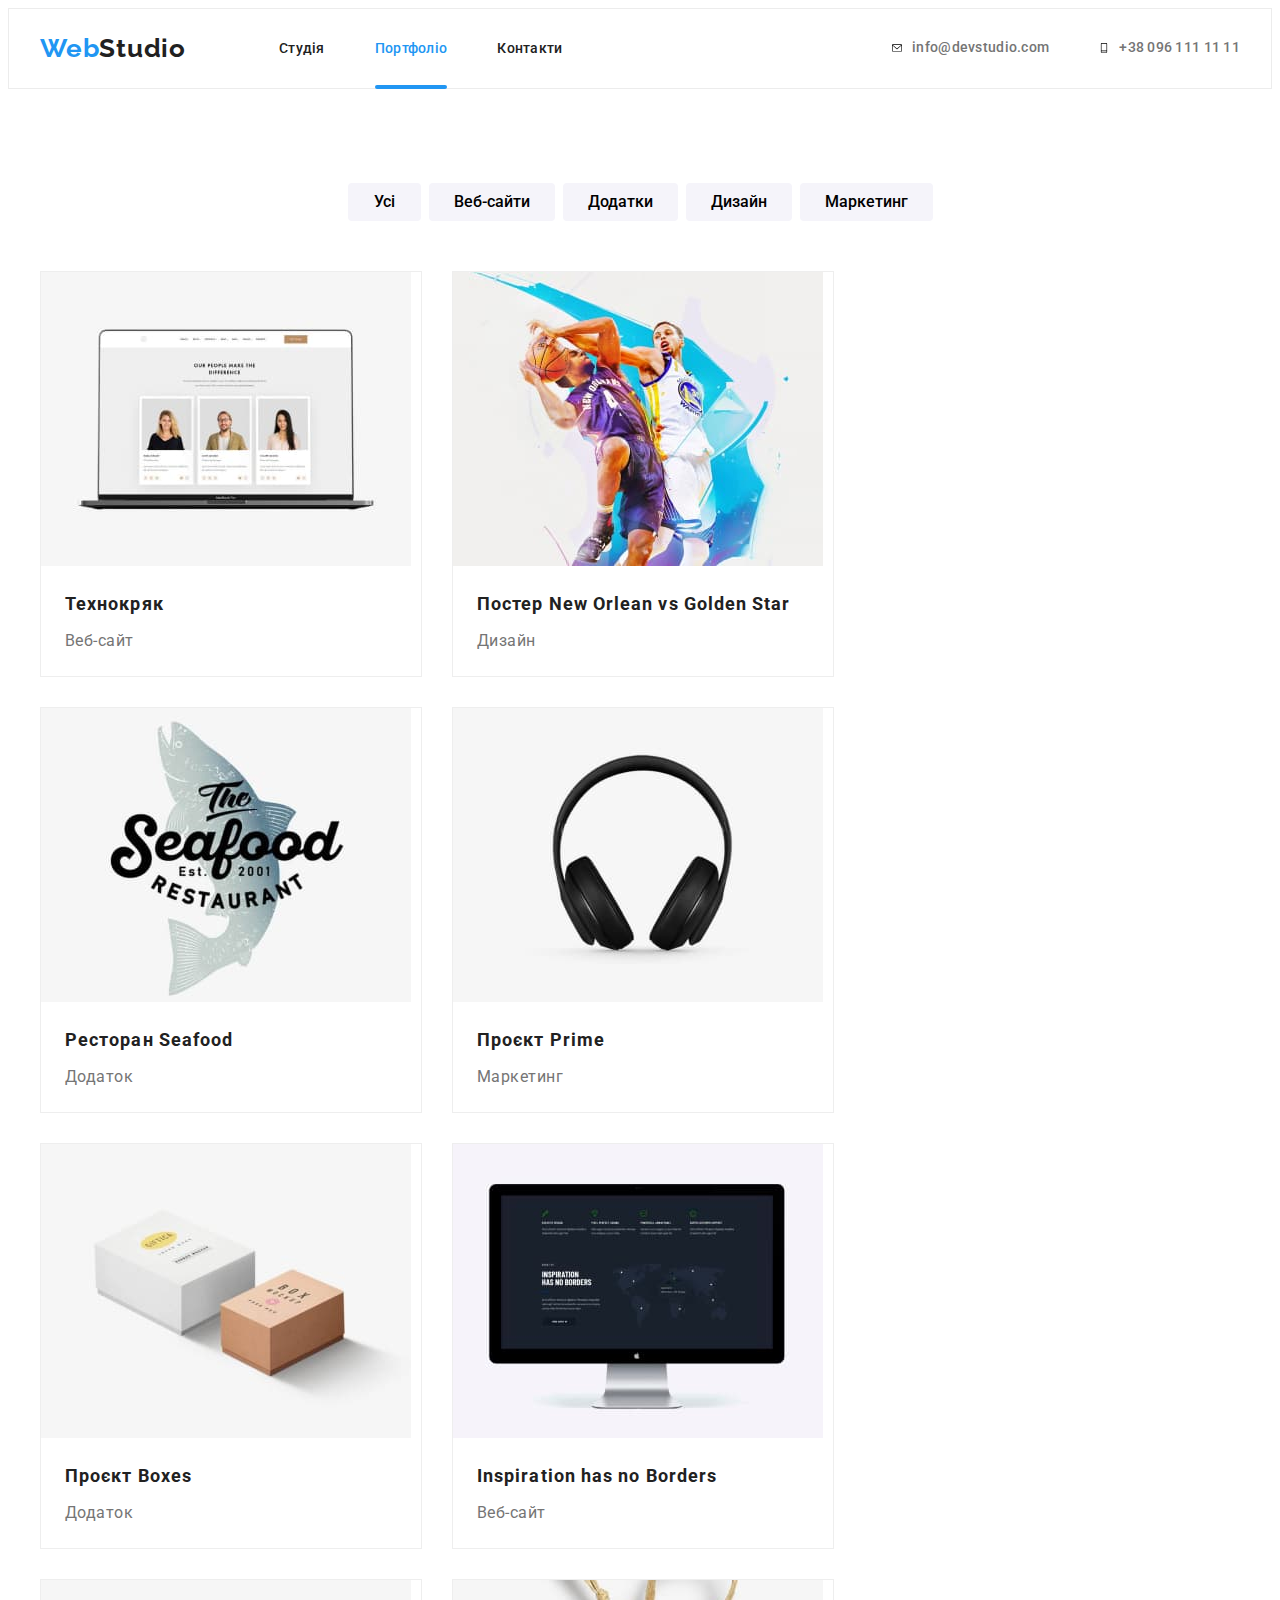
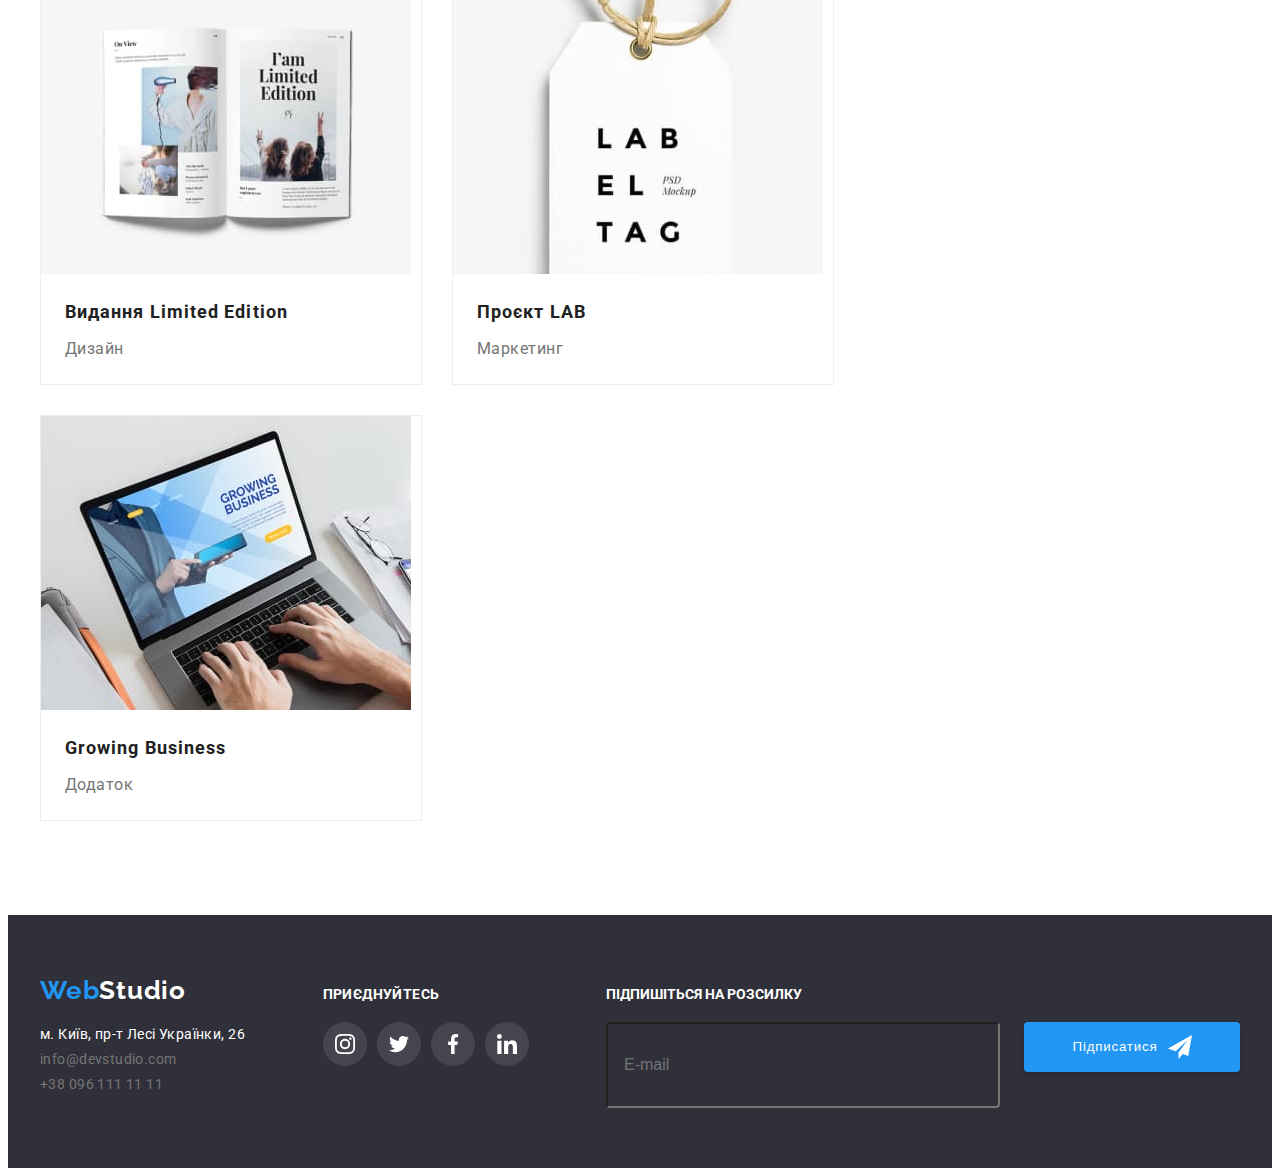
==== portfolio.html @ 76cc4ef3 "Initial commit" ====
<!DOCTYPE html>
<html lang="uk">
  <head>
    <meta charset="UTF-8" />
    <meta http-equiv="X-UA-Compatible" content="IE=edge" />
    <meta name="viewport" content="width=device-width, initial-scale=1.0" />
    <title>Document</title>

    <!-- font-family-->
    <link rel="preconnect" href="https://fonts.googleapis.com" />
    <link rel="preconnect" href="https://fonts.gstatic.com" crossorigin />
    <link
      href="https://fonts.googleapis.com/css2?family=Montserrat:wght@400;700&family=Raleway:wght@300;700&family=Roboto:wght@400;500;700;900&display=swap"
      rel="stylesheet"
    />
    <link
      rel="stylesheet"
      href="https://cdnjs.cloudflare.com/ajax/libs/modern-normalize/1.1.0/modern-normalize.min.css"
      integrity="sha512-wpPYUAdjBVSE4KJnH1VR1HeZfpl1ub8YT/NKx4PuQ5NmX2tKuGu6U/JRp5y+Y8XG2tV+wKQpNHVUX03MfMFn9Q=="
      crossorigin="anonymous"
      referrerpolicy="no-referrer"
    />
   <!-- <link rel="stylesheet" href="./css/styles.css" />-->
    <link rel="stylesheet" href="./css/main.min.css" />
  </head>
  <body>
    <header class="header">
      <div class="container header__container">
        <nav class="header__navigation">
          <a href="./index.html" class="logo-header link"
            ><span class="logo-blue">Web</span>Studio</a
          >
          <ul class="header__nav">
            <li>
              <a href="./index.html" class="header__nav-link link">Студія</a>
            </li>
            <li>
              <a
                href="./portfolio.html"
                class="header__nav-link header__portfolio link"
                >Портфоліо</a
              >
            </li>
            <li>
              <a href="" class="header__nav-link link">Контакти</a>
            </li>
          </ul>
        </nav>
        <ul class="header__contact">
          <li>
            <a href="mailto:info@devstudio.com" class="header__contact-mail link"
              ><svg class="header__mail-icon" width="10" height="16">
                <use href="./images/icons.svg#icon-envelope-hover"></use>
              </svg>info@devstudio.com</a
            >
          </li>
          <li>
            <a href="tel:+3809611111" class="header__contact-tel link"
              ><svg class="header__tel-icon" width="10" height="16">
                <use href="./images/icons.svg#icon-Vector"></use>
              </svg>+38 096 111 11 11</a
            >
          </li>
        </ul>
      </div>
    </header>
    <main>
      <section class="section portfolio">
        <div class="container">
          <h1 class="visually-hidden">Портфоліо</h1>
          <ul class="cursor list">
            <li class="button-list">
              <button class="cursor-btn" type="button">Усі</button>
            </li>
            <li class="button-list">
              <button class="cursor-btn" type="button">Веб-сайти</button>
            </li>
            <li class="button-list">
              <button class="cursor-btn" type="button">Додатки</button>
            </li>
            <li class="button-list">
              <button class="cursor-btn" type="button">Дизайн</button>
            </li>
            <li class="button-list">
              <button class="cursor-btn" type="button">Маркетинг</button>
            </li>
          </ul>
          <ul class="card-set list">
            <li class="item">
             
                <a class="card-content-link link">
                  <div class="card-content-img"> 
              <img
                src="./images/технокряк.jpg"
                alt="технокряк"
                width="370"
                height="294"
              />
              <div class="card-content-text"><p>Ресурс пропонує комплексні пропозиції з різним рівнем функціоналу та сервісів. Все це дозволить відвідувачу отримати вичерпні відомості про компанію чи приватну особу.</p></div>
            </div>
                <h2 class="portfolio__title-list">Технокряк</h2>
                <p class="portfolio__text">Веб-сайт</p>
              </a>
          
            </li>
            <li class="item">
              
                <a class="card-content-link link">
                  <div class="card-content-img">
                    <img
                    src="./images/постер.jpg"
                    alt="постер"
                    width="370"
                    height="294"
                  /> <div class="card-content-text"><p>Ресурс пропонує комплексні пропозиції з різним рівнем функціоналу та сервісів. Все це дозволить відвідувачу отримати вичерпні відомості про компанію чи приватну особу.</p></div>
              
                  </div>
            
              
                <h2 class="portfolio__title-list" lang="en">
                  Постер New Orlean vs Golden Star
                </h2>
                <p class="portfolio__text">Дизайн</p>
              </a>
          
            </li>
            <li class="item">
              
                <a class="card-content-link link">
                  <div class="card-content-img"> 
              <img
                src="./images/ресторан.jpg"
                alt="ресторан"
                width="370"
                height="294"
              />
              <div class="card-content-text"><p>Ресурс пропонує комплексні пропозиції з різним рівнем функціоналу та сервісів. Все це дозволить відвідувачу отримати вичерпні відомості про компанію чи приватну особу.</p></div>
          </div>
                <h2 class="portfolio__title-list" lang="en">Ресторан Seafood</h2>
                <p class="portfolio__text">Додаток</p>
                </a>
          
            </li>
            <li class="item">
              
                <a class="card-content-link link">
                  <div class="card-content-img"> 
              <img
                src="./images/навушники.jpg"
                alt="навушники"
                width="370"
                height="294"
              />
              <div class="card-content-text"><p>Ресурс пропонує комплексні пропозиції з різним рівнем функціоналу та сервісів. Все це дозволить відвідувачу отримати вичерпні відомості про компанію чи приватну особу.</p></div>
</div>
          
                <h2 class="portfolio__title-list" lang="en">Проєкт Prime</h2>
                <p class="portfolio__text">Маркетинг</p>
                </a>
           
            </li>
            <li class="item">
            
                <a class="card-content-link link">
                  <div class="card-content-img"> 
              <img
                src="./images/проект.jpg"
                alt="проект"
                width="370"
                height="294"
              />
              <div class="card-content-text"><p>Ресурс пропонує комплексні пропозиції з різним рівнем функціоналу та сервісів. Все це дозволить відвідувачу отримати вичерпні відомості про компанію чи приватну особу.</p></div>
              </div>

                           <h2 class="portfolio__title-list" lang="en">Проєкт Boxes</h2>
                <p class="portfolio__text">Додаток</p>
                </a>
           
            </li>
            <li class="item">
              
                <a class="card-content-link link">
                  <div class="card-content-img"> 
              <img
                src="./images/монітор.jpg"
                alt="монітор"
                width="370"
                height="294"
              />
              <div class="card-content-text"><p>Ресурс пропонує комплексні пропозиції з різним рівнем функціоналу та сервісів. Все це дозволить відвідувачу отримати вичерпні відомості про компанію чи приватну особу.</p></div>
             </div>
                             <h2 class="portfolio__title-list" lang="en">
                  Inspiration has no Borders
                </h2>
                <p class="portfolio__text">Веб-сайт</p>
                </a>
             
            </li>
            <li class="item">
                              <a class="card-content-link link">
                  <div class="card-content-img"> 
              <img
                src="./images/видання.jpg"
                alt="видання"
                width="370"
                height="294"
              />
              <div class="card-content-text"><p>Ресурс пропонує комплексні пропозиції з різним рівнем функціоналу та сервісів. Все це дозволить відвідувачу отримати вичерпні відомості про компанію чи приватну особу.</p></div>
           </div>
                <h2 class="portfolio__title-list" lang="en">
                  Видання Limited Edition
                </h2>
                <p class="portfolio__text">Дизайн</p>
                </a>
           
            </li>
            <li class="item">
             
                <a class="card-content-link link">
                  <div class="card-content-img"> 
              <img
                src="./images/лаб.jpg"
                alt="лаб"
                width="370"
                height="294"
              />
              <div class="card-content-text"><p>Ресурс пропонує комплексні пропозиції з різним рівнем функціоналу та сервісів. Все це дозволить відвідувачу отримати вичерпні відомості про компанію чи приватну особу.</p></div>
              </div>

                          <h2 class="portfolio__title-list" lang="en">Проєкт LAB</h2>
                <p class="portfolio__text">Маркетинг</p>
                </a>
          
            </li>
            <li class="item">
              
                <a class="card-content-link link">
                  <div class="card-content-img"> 
              <img
                src="./images/бізнес.jpg"
                alt="бізнес"
                width="370"
                height="294"
              />
              <div class="card-content-text"><p>Ресурс пропонує комплексні пропозиції з різним рівнем функціоналу та сервісів. Все це дозволить відвідувачу отримати вичерпні відомості про компанію чи приватну особу.</p></div>
              </div>

                           <h2 class="portfolio__title-list" lang="en">Growing Business</h2>
                <p class="portfolio__text">Додаток</p>
                </a>
              
            </li>
          </ul>
        </div>
      </section>
    </main>
    <footer class="footer">
             <div class="container">
          <div class="container-logo">
            <a href="./index.html" class="logo-footer link"
              ><span class="logo-blue">Web</span>Studio</a
            >
            <address class="address">
              <a
                href="https://goo.gl/maps/vG6KCRYgaPiJuEGL6"
                target="_blank"
                rel="noopener noreferrer nofollow"
                class="color-maps link"
                >м. Київ, пр-т Лесі Українки, 26</a
              >
              <ul class="list-address">
                <li>
                  <a href="mailto:info@devstudio.com" class="color-mail link"
                    >info@devstudio.com</a
                  >
                </li>
                <li>
                  <a href="tel:+3809611111" class="color-tel link"
                    >+38 096 111 11 11</a
                  >
                </li>
              </ul>
            </address>
          </div>
          <div class="social">
            <p class="footer__title-soc">приєднуйтесь</p>
            <ul class="footer__soc-list list">
              <li class="footer__soc-item">
                <a href="" class="footer__soc-link link"
                  ><svg class="soc-icon" width="20" height="20">
                    <use href="./images/icons.svg#icon-instagram-2"></use></svg>
                </a>
              </li>
              <li class="footer__soc-item">
                <a href="" class="footer__soc-link link"
                  ><svg class="soc-icon" width="20" height="20">
                    <use href="./images/icons.svg#icon-twitter-1"></use></svg>
                </a>
              </li>
              <li class="footer__soc-item">
                <a href="" class="footer__soc-link link"
                  ><svg class="soc-icon" width="20" height="20">
                    <use href="./images/icons.svg#icon-facebook-1"></use></svg>
                </a>
              </li>
              <li class="footer__soc-item">
                <a href="" class="footer__soc-link link"
                  ><svg class="soc-icon" width="20" height="20">
                    <use href="./images/icons.svg#icon-linkedin-1"></use></svg>
                </a>
              </li>
            </ul>
          </div>
          <div class="mail-list">
            <b class="title-mail">ПІДПИШІТЬСЯ НА РОЗСИЛКУ</b>
            <form class="group-subscribe">
              <input
                class="mail-input"
                type="email"
                name="mail"
                id="mail"
                placeholder="E-mail"
              />
              <label class="mail-label" for="mail"></label>
              <button class="subscribe" type="submit">
                Підписатися
                <svg class="icon-subscribe" width="24" height="24">
                  <use href="./images/icons.svg#icon-icon-send-1"></use>
                </svg>
              </button>
            </form>
          </div>
        </div>
          </footer>
  </body>
</html>
---- css/styles.css ----

---- css/main.min.css ----
:root{--main-title-color: #ffffff;--body-title-color: #212121;--body-text-color: #757575;--accent-color: #2196f3;--card-set-gap: 30px;--card-shadow: 0px 2px 1px -1px rgba(0, 0, 0, 0.2), 0px 1px 1px 0px rgba(0, 0, 0, 0.14), 0px 1px 3px 0px rgba(0, 0, 0, 0.12);--timing-function: cubic-bezier(0.4, 0, 0.2, 1)}.visually-hidden{position:absolute;white-space:nowrap;width:1px;height:1px;overflow:hidden;border:0;padding:0;clip:rect(0 0 0 0);-webkit-clip-path:inset(50%);clip-path:inset(50%);margin:-1px}body{font-family:"Roboto",sans-serif;font-size:14px;color:var(--body-title-color)}.container{width:1200px;padding-left:15px;padding-right:15px;margin-left:auto;margin-right:auto}.footer>.container{display:flex;align-items:baseline;justify-content:space-between}p,h1,h2,h3,h4,h5,h6{margin:0}img{display:block;max-width:100%;height:auto}ul,ol{margin:0}ul{list-style:none;padding-left:0}.div{margin:0}button{cursor:pointer}.link{text-decoration:none;color:inherit}.list{marker:none;padding:0;margin:0;display:flex;gap:30px;flex-wrap:wrap}.btn{background-color:var(--accent-color);width:216px;height:50px;text-align:center;line-height:1.87;letter-spacing:.06em;color:var(--main-title-color);box-shadow:0px 4px 4px rgba(0,0,0,.15);border-radius:4px;border:none;margin-top:30px}.button-list{text-align:center}.subscribe{background-color:var(--accent-color);display:flex;width:216px;height:50px;top:50%;left:50%;justify-content:center;align-items:center;text-align:center;line-height:1.87;letter-spacing:.06em;color:var(--main-title-color);box-shadow:0px 4px 4px rgba(0,0,0,.15);border-radius:4px;border:none;gap:10px}.cursor{display:flex;margin-bottom:50px;justify-content:center;gap:8px}.cursor .cursor-btn{background:#f5f4fa;border-radius:4px;border:#f5f4fa;display:inline-block;min-width:73px;min-height:38px;padding:6px 25px 6px 25px;font-weight:500;font-family:inherit;font-size:16px;transition-timing-function:var(--timing-function);transition-delay:250ms;transition-property:color,background-color,box-shadow}.cursor-btn:hover,.cursor-btn:focus{color:var(--main-title-color);background-color:var(--accent-color);box-shadow:0px 3px 1px rgba(0,0,0,.1),0px 1px 2px rgba(0,0,0,.08),0px 2px 2px rgba(0,0,0,.12)}.card-content-link{display:block;transition-timing-function:var(--timing-function);transition-delay:250ms;transition-property:box-shadow,transform}.card-content-link:hover{box-shadow:0px 1px 1px rgba(0,0,0,.12),0px 4px 4px rgba(0,0,0,.06),1px 4px 6px rgba(0,0,0,.16)}.card-content-img{position:relative;overflow:hidden}.card-content-text{position:absolute;top:0;font-size:18px;letter-spacing:.03em;line-height:156%;width:100%;height:100%;background:rgba(33,150,243,.9);color:var(--main-title-color);transition-timing-function:var(--timing-function);transition-delay:250ms;transition-property:transform;transition:transform 250ms linear;transform:translateY(100%)}.card-content-text p{padding-top:63px;padding-bottom:63px;padding-left:24px;padding-right:24px}.item:hover .card-content-text{transform:translateY(0%)}.card-set{list-style:none}.card-set .item{width:calc((100% - 60px)/3);border:1px solid #eee;background:#fff}.check-text{display:flex;align-items:center;font-size:14px;line-height:1.71;color:#757575}.check-input{-webkit-appearance:none;-moz-appearance:none}.check-text::before{content:"";width:16px;height:15px;border:2px solid #212121;border-radius:3px;margin-right:5px;display:flex;align-items:center;justify-content:center;fill:rgba(0,0,0,0)}.check-input:checked+.check-text::before{background-color:var(--accent-color);border-color:rgba(0,0,0,0);background-image:url(../images/check.svg);background-repeat:no-repeat}.client-item{width:calc((100% - 150px)/6);height:92px}.client-link{width:100%;height:100%;display:flex;align-items:center;justify-content:center;fill:#afb1b8;border:1px solid #afb1b8;border-radius:4px;transition-timing-function:var(--timing-function);transition-delay:250ms;transition-property:fill,border}.client-link:hover,.client-link:focus{fill:var(--accent-color);border:1px solid var(--accent-color)}.logo-header{font-family:"Raleway";font-weight:700;font-size:26px;line-height:1.19;letter-spacing:.03em;color:var(--body-title-color)}.logo-footer{font-family:"Raleway";font-weight:700;font-size:26px;line-height:1.19;letter-spacing:.03em;color:#fff;margin-bottom:20px}.logo-blue{color:#2196f3}.modal{padding:40px;width:528px;min-height:581px;background-color:var(--main-title-color);position:absolute;top:50%;left:50%;transform:translate(-50%, -50%) scale(1);transition:transform 300ms linear;box-shadow:0px 1px 3px rgba(0,0,0,.12),0px 1px 1px rgba(0,0,0,.14),0px 2px 1px rgba(0,0,0,.2);border-radius:4px}.backdrop.is-hidden .modal{transform:translate(-50%, -50%) scale(0)}.modal__close{width:30px;height:30px;background-color:rgba(0,0,0,0);border:1px solid rgba(0,0,0,.1);border-radius:50%;position:absolute;right:10px;top:10px;display:flex;align-items:center;justify-content:center;cursor:pointer}.modal__close-icon{transition-timing-function:var(--timing-function);transition-delay:250ms;transition-property:fill}.modal__close-icon:hover,.modal__close-icon:focus{fill:var(--accent-color)}.modal__icon{position:absolute;justify-content:center;top:50%;left:15px;transform:translateY(50%);transition-property:fill;transition-timing-function:var(--timing-function);transition-delay:250ms}.modal__send{display:flex;position:absolute;justify-content:center;align-items:center;background-color:var(--accent-color);width:200px;height:50px;line-height:1.87;letter-spacing:.06em;color:var(--main-title-color);box-shadow:0px 4px 4px rgba(0,0,0,.15);border-radius:4px;border:none;transform:translateX(65%)}.section{padding:94px 0}.section__title{font-size:36px;line-height:1.17;letter-spacing:.03em;text-align:center;margin-bottom:50px}.section__name{font-weight:500;font-size:16px;line-height:1.19;text-align:center;letter-spacing:.03em;margin-bottom:10px}.section__text{font-size:16px;line-height:1.19;text-align:center;letter-spacing:.03em;color:var(--body-text-color);margin-bottom:16px}.section .work{padding-left:215px;padding-right:215px;padding-top:0;padding-bottom:0}.soc-list{display:flex;justify-content:center;gap:10px}.soc-item{width:44px;height:44px}.soc-link{width:100%;height:100%;background:var(--main-title-color);border-radius:50%;display:block;display:flex;align-items:center;justify-content:center;fill:#afb1b8;transition-timing-function:var(--timing-function);transition-delay:250ms;transition-property:fill,background-color}.soc-link:hover,.soc-link:focus{fill:var(--main-title-color);background-color:var(--accent-color)}.backdrop{top:0;left:0;width:100%;height:100%;background:rgba(0,0,0,.2);position:fixed;transition:opasity 300ms linear,visibility 300ms linear}.backdrop.is-hidden{opacity:0;visibility:hidden;pointer-events:none}.group-title{justify-content:center;display:flex;margin-bottom:12px;font-size:20px;line-height:1.15;text-align:center;letter-spacing:.03em;color:var(--body-title-color)}.command{background:#f5f4fa}.command-item>.name-work{padding-top:30px;padding-bottom:30px}.command-img-list>.command-item{border-radius:0px 0px 4px 4px;box-shadow:0px 1px 3px rgba(0,0,0,.12),0px 1px 1px rgba(0,0,0,.14),0px 2px 1px rgba(0,0,0,.2);background:#fff}.address{margin-top:20px}address{font-style:normal}.list-address{marker:none;padding:0;margin:0;display:flex;flex-direction:column;gap:9px}.contacts,.color-tel-black,.color-mail-black,.studio-black,.color-studio-black{color:var(--body-title-color)}.color-mail:hover,.color-mail:focus,.color-tel:hover,.color-tel:focus{color:var(--accent-color)}.color-mail,.color-tel{letter-spacing:.03em;color:var(--body-text-color);transition-timing-function:var(--timing-function);transition-delay:250ms;transition-property:color}.color-mail{margin-bottom:9px}.color-maps{letter-spacing:.03em;color:var(--main-title-color);margin-bottom:9px;display:inline-block}.color-studio,.color-address,.color-info{color:var(--main-title-color)}.footer{background-color:#2f303a;padding:60px 0}.footer__title-soc{font-weight:700;margin-bottom:20px;letter-spacing:.03em;text-transform:uppercase;color:var(--main-title-color)}.footer__soc-list{gap:10px}.footer__soc-item{width:44px;height:44px}.footer__soc-link{width:100%;height:100%;background:rgba(255,255,255,.1);border-radius:50%;display:block;display:flex;align-items:center;justify-content:center;fill:var(--main-title-color);transition-timing-function:var(--timing-function);transition-delay:250ms;transition-property:background-color}.footer__soc-link:hover,.footer__soc-link:focus{background-color:var(--accent-color)}.footer__soc-list{margin:0}.mail-input{width:358px;height:50px;border-radius:4px;background-color:#2f303a;color:rgba(255,255,255,.6);font-size:16px;padding:16px}.icon-subscribe{fill:var(--main-title-color)}.title-mail{color:var(--main-title-color)}.form-input{width:100%;height:40px;margin:0;padding:5px 30px;font:inherit;border-radius:4px;border:1px solid rgba(33,33,33,.2);outline:rgba(0,0,0,0);transition-property:border-color;transition-timing-function:var(--timing-function);transition-delay:250ms}.form-input:focus{border-color:var(--accent-color)}.form-label{display:block;margin-bottom:4px;margin-left:4px;font-size:12px;letter-spacing:.01em;color:#757575;line-height:1.17}.form-fild-check{display:flex;justify-content:center;margin-bottom:30px}.form-comment-label{display:block;margin-bottom:4px;margin-left:4px;font-size:12px;letter-spacing:.01em;color:#757575;line-height:1.17}.form-comment{display:flex;flex-direction:column;margin-bottom:20px;position:relative;width:100%}.form-fild{display:flex;flex-direction:column;margin-bottom:10px;width:100%;position:relative}.form-input:focus+.modal__icon{fill:var(--accent-color)}.group-subscribe{display:flex;gap:12px;margin-top:20px}.terms-contract{color:var(--accent-color);margin-left:5px}textarea{resize:none}.label-name{position:absolute;bottom:0;width:370px;height:70px;color:var(--main-title-color);background:rgba(47,48,58,.8);text-align:center;letter-spacing:.03em;text-transform:uppercase}.label-name>p{margin-top:27px;margin-bottom:27px;font-weight:700}.text-input{padding-left:16px;padding-top:12px;width:100%;height:120px;border:1px solid rgba(33,33,33,.2);outline:rgba(0,0,0,0);border-radius:4px;transition-property:border-color;transition-timing-function:var(--timing-function);transition-delay:250ms}.text-input:focus{border-color:var(--accent-color)}.text-input::-moz-placeholder{font-size:12px;fill:rgba(117,117,117,.5);line-height:1.17}.text-input:-ms-input-placeholder{font-size:12px;fill:rgba(117,117,117,.5);line-height:1.17}.text-input::placeholder{font-size:12px;fill:rgba(117,117,117,.5);line-height:1.17}.header{padding:24px 0;border:1px solid #ececec}.header__navigation{display:flex;align-items:center}.header__nav{display:flex;gap:50px;text-align:center;margin-left:93px;padding-left:0}.header__nav-link{font-weight:500;line-height:1.14;letter-spacing:.02em;color:var(--body-title-color);min-width:45px;min-height:16px;display:inline-block;position:relative;transition-property:color;transition-timing-function:var(--timing-function);transition-delay:250ms}.header__container{display:flex}.header__contact{display:flex;gap:50px;text-align:center;margin-left:auto;align-items:center}.header__nav-link:hover,.header__nav-link:focus,.header__contact-mail:hover,.header__contact-mail:focus,.header__contact-tel:hover,.header__contact-tel:focus{color:var(--accent-color)}.header__studio::after,.header__portfolio::after{content:"";position:absolute;display:inline-block;bottom:-32px;left:0;height:4px;width:100%;border-radius:2px;background:var(--accent-color)}.header__contact-mail,.header__contact-tel{font-weight:500;line-height:1.14;letter-spacing:.02em;color:var(--body-text-color);display:inline-block;transition-timing-function:var(--timing-function);transition-delay:250ms;transition-property:fill}.header__contact .header__contact-mail{display:flex;gap:10px}.header__mail-icon{transition-timing-function:var(--timing-function);transition-delay:250ms;transition-property:fill}.header__contact-mail:hover .header__mail-icon{fill:var(--accent-color)}.header__contact .header__contact-tel{display:flex;gap:10px}.header__tel-icon{transition-timing-function:var(--timing-function);transition-delay:250ms;transition-property:fill}.header__contact-tel:hover .header__tel-icon{fill:var(--accent-color)}.header__studio{color:var(--accent-color)}.header__portfolio{color:var(--accent-color)}.hero{text-align:center;background-color:#2f303a;color:var(--main-title-color);padding:200px 0;max-width:1600px;margin-left:auto;margin-right:auto;outline:1px solid #000;background:#c4c4c4;background-repeat:no-repeat;background-size:cover;background-position:center;background-image:linear-gradient(rgba(47, 48, 58, 0.4), rgba(47, 48, 58, 0.4)),url(../images/overlay.jpg)}.hero__title{font-weight:900;font-size:44px;line-height:1.36;letter-spacing:.06em;text-align:center;text-transform:uppercase;margin:0 auto;width:696px;margin-left:auto;margin-right:auto}.img-list-label{position:relative}.img-list{padding:0;margin:0;display:flex;gap:var(--card-set-gap)}.work{padding-bottom:0}.work-title{margin-top:30px;margin-bottom:10px;font-size:14px;line-height:1.14;letter-spacing:.03em;text-transform:uppercase;margin-bottom:10px}.work-text{line-height:1.71;letter-spacing:.03em;color:var(--body-text-color);width:270px}.work-list{width:calc((100% - 90px)/4)}.work-group-link{height:120px;background:#f5f4fa;border-radius:4px;display:flex;align-items:center;justify-content:center;fill:var(--main-title-color)}.work-about{display:inline-flex;gap:30px}.portfolio__title-list{font-size:18px;line-height:2;letter-spacing:.06em;padding-left:24px;padding-right:24px;padding-top:20px}.portfolio__text{font-size:16px;line-height:1.88;letter-spacing:.03em;color:var(--body-text-color);padding-left:24px;padding-right:24px;padding-top:4px;padding-bottom:20px}/*# sourceMappingURL=main.min.css.map */
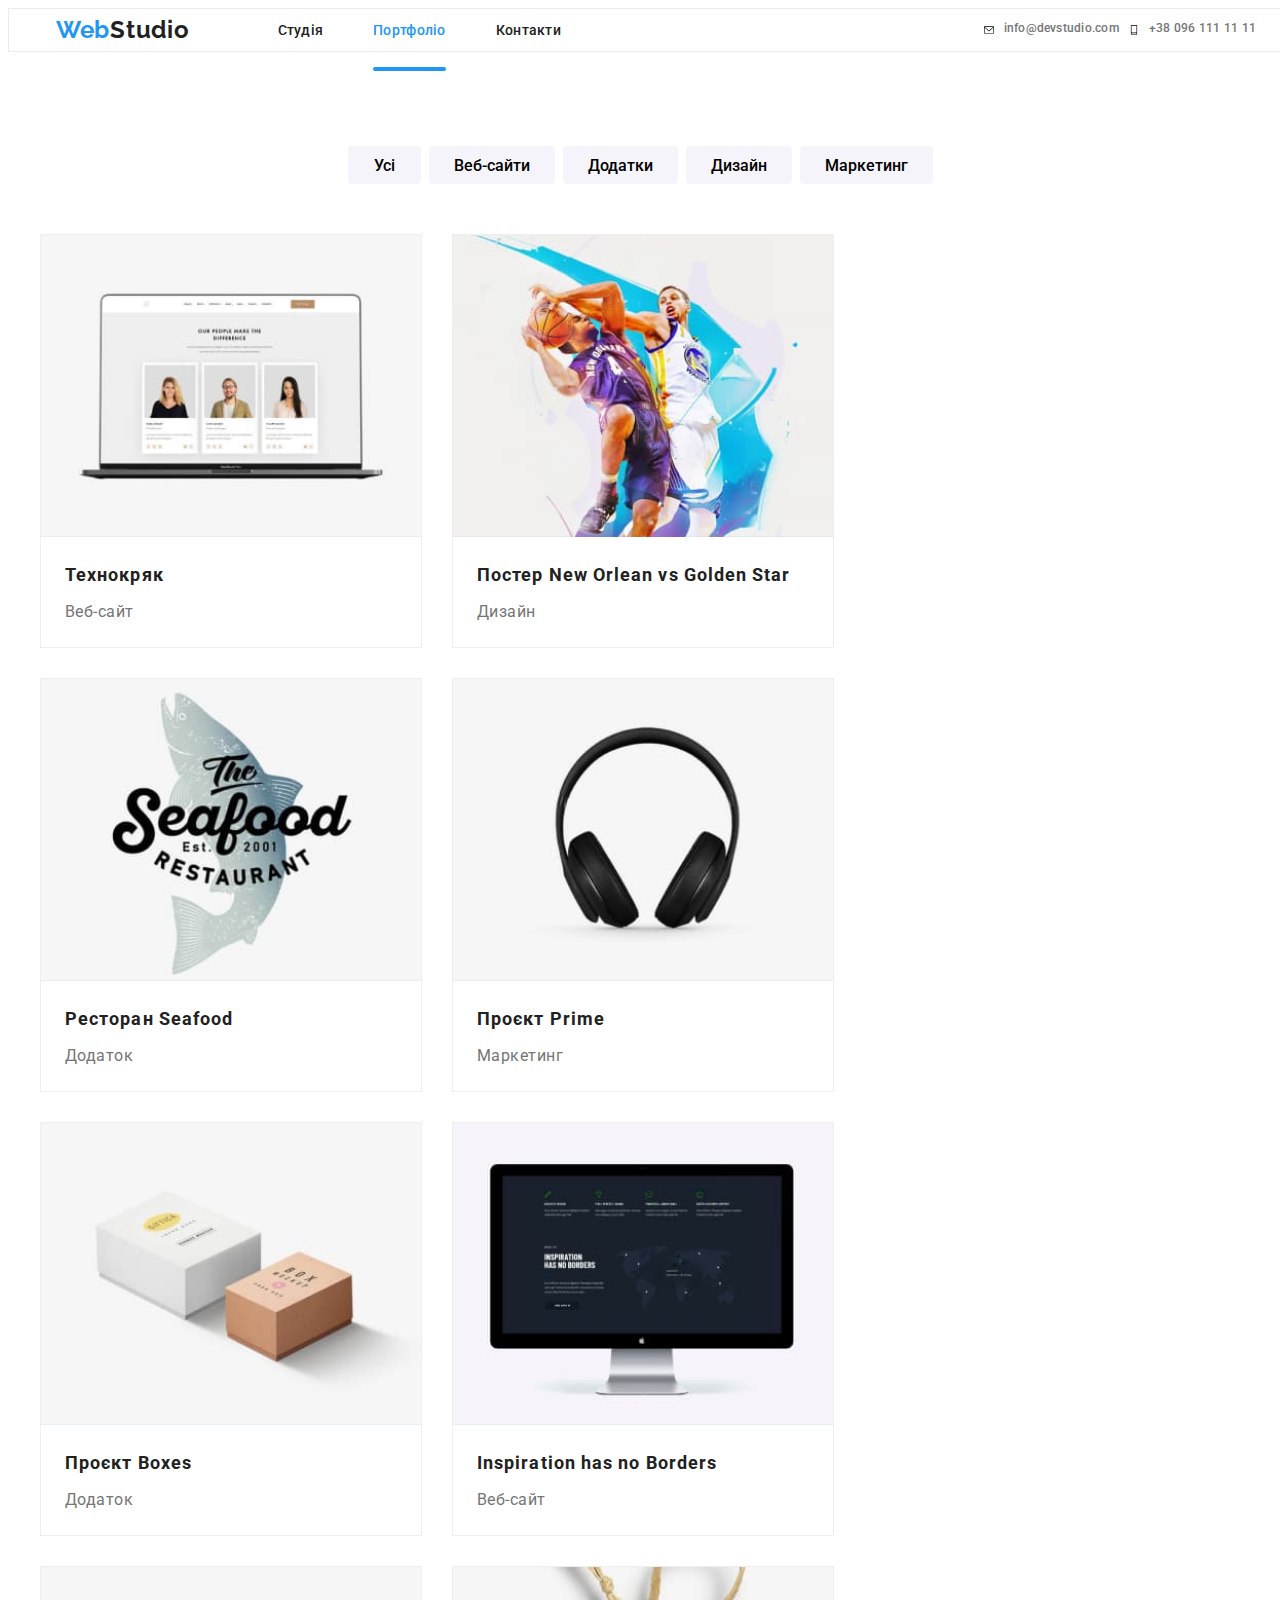
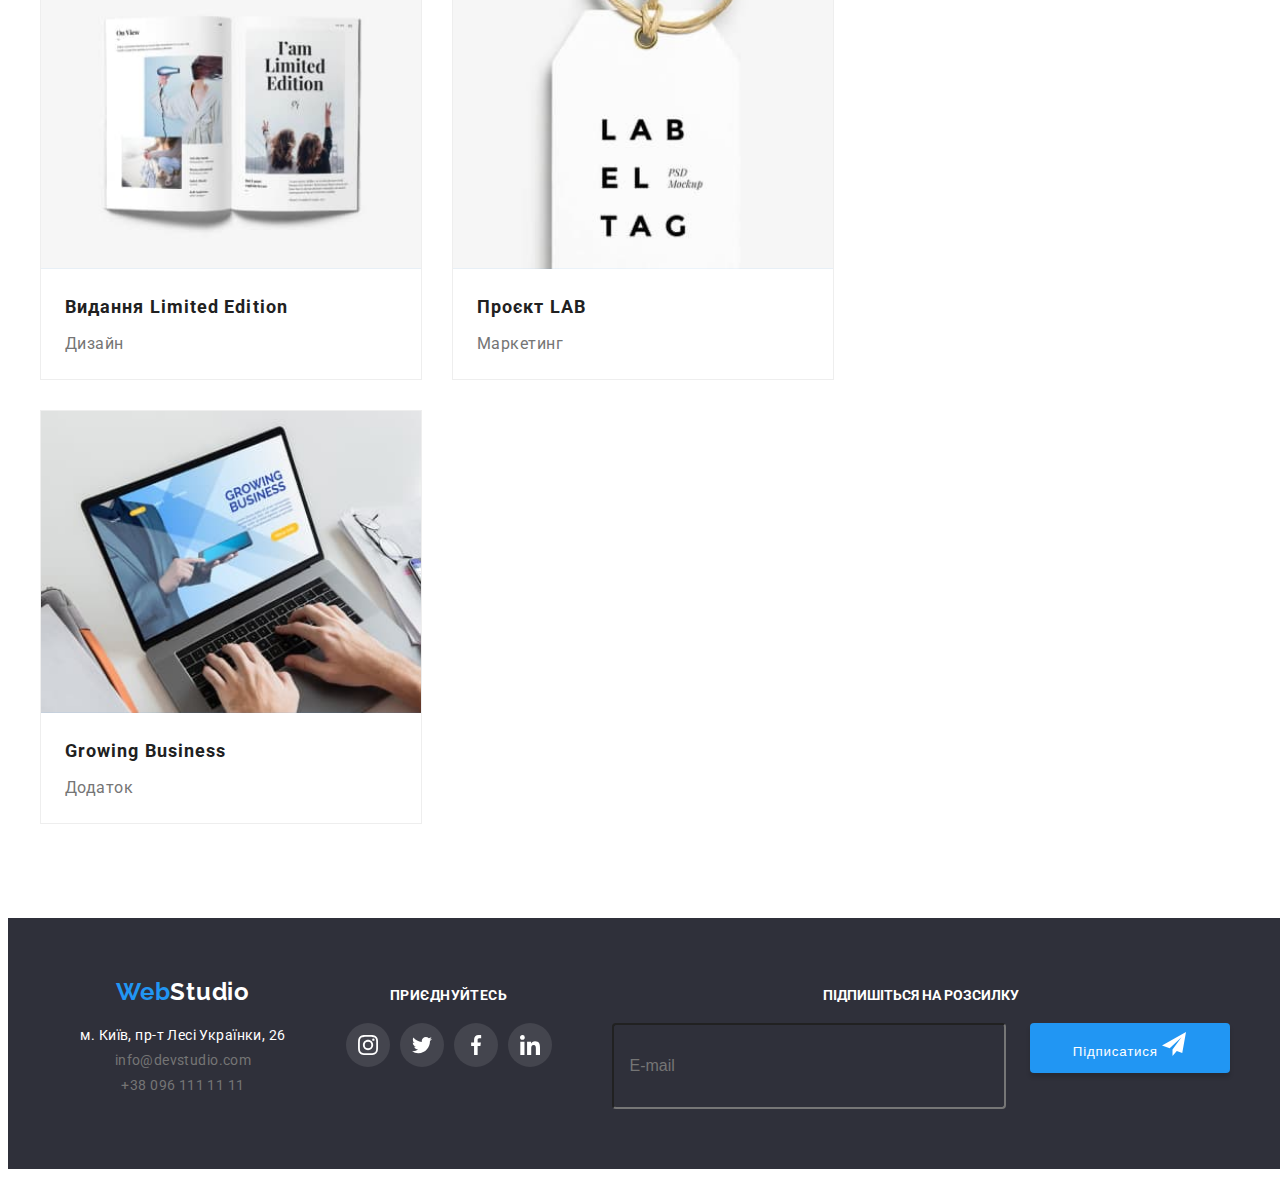
==== commit 1e972136: "доробка" ====
--- a/portfolio.html
+++ b/portfolio.html
@@ -21,7 +21,7 @@
       referrerpolicy="no-referrer"
     />
    <!-- <link rel="stylesheet" href="./css/styles.css" />-->
-    <link rel="stylesheet" href="./css/main.min.css" />
+       <link rel="stylesheet" href="./css/main.min.css" />
   </head>
   <body>
     <header class="header">
--- a/css/main.min.css
+++ b/css/main.min.css
@@ -1 +1 @@
-:root{--main-title-color: #ffffff;--body-title-color: #212121;--body-text-color: #757575;--accent-color: #2196f3;--card-set-gap: 30px;--card-shadow: 0px 2px 1px -1px rgba(0, 0, 0, 0.2), 0px 1px 1px 0px rgba(0, 0, 0, 0.14), 0px 1px 3px 0px rgba(0, 0, 0, 0.12);--timing-function: cubic-bezier(0.4, 0, 0.2, 1)}.visually-hidden{position:absolute;white-space:nowrap;width:1px;height:1px;overflow:hidden;border:0;padding:0;clip:rect(0 0 0 0);-webkit-clip-path:inset(50%);clip-path:inset(50%);margin:-1px}body{font-family:"Roboto",sans-serif;font-size:14px;color:var(--body-title-color)}.container{width:1200px;padding-left:15px;padding-right:15px;margin-left:auto;margin-right:auto}.footer>.container{display:flex;align-items:baseline;justify-content:space-between}p,h1,h2,h3,h4,h5,h6{margin:0}img{display:block;max-width:100%;height:auto}ul,ol{margin:0}ul{list-style:none;padding-left:0}.div{margin:0}button{cursor:pointer}.link{text-decoration:none;color:inherit}.list{marker:none;padding:0;margin:0;display:flex;gap:30px;flex-wrap:wrap}.btn{background-color:var(--accent-color);width:216px;height:50px;text-align:center;line-height:1.87;letter-spacing:.06em;color:var(--main-title-color);box-shadow:0px 4px 4px rgba(0,0,0,.15);border-radius:4px;border:none;margin-top:30px}.button-list{text-align:center}.subscribe{background-color:var(--accent-color);display:flex;width:216px;height:50px;top:50%;left:50%;justify-content:center;align-items:center;text-align:center;line-height:1.87;letter-spacing:.06em;color:var(--main-title-color);box-shadow:0px 4px 4px rgba(0,0,0,.15);border-radius:4px;border:none;gap:10px}.cursor{display:flex;margin-bottom:50px;justify-content:center;gap:8px}.cursor .cursor-btn{background:#f5f4fa;border-radius:4px;border:#f5f4fa;display:inline-block;min-width:73px;min-height:38px;padding:6px 25px 6px 25px;font-weight:500;font-family:inherit;font-size:16px;transition-timing-function:var(--timing-function);transition-delay:250ms;transition-property:color,background-color,box-shadow}.cursor-btn:hover,.cursor-btn:focus{color:var(--main-title-color);background-color:var(--accent-color);box-shadow:0px 3px 1px rgba(0,0,0,.1),0px 1px 2px rgba(0,0,0,.08),0px 2px 2px rgba(0,0,0,.12)}.card-content-link{display:block;transition-timing-function:var(--timing-function);transition-delay:250ms;transition-property:box-shadow,transform}.card-content-link:hover{box-shadow:0px 1px 1px rgba(0,0,0,.12),0px 4px 4px rgba(0,0,0,.06),1px 4px 6px rgba(0,0,0,.16)}.card-content-img{position:relative;overflow:hidden}.card-content-text{position:absolute;top:0;font-size:18px;letter-spacing:.03em;line-height:156%;width:100%;height:100%;background:rgba(33,150,243,.9);color:var(--main-title-color);transition-timing-function:var(--timing-function);transition-delay:250ms;transition-property:transform;transition:transform 250ms linear;transform:translateY(100%)}.card-content-text p{padding-top:63px;padding-bottom:63px;padding-left:24px;padding-right:24px}.item:hover .card-content-text{transform:translateY(0%)}.card-set{list-style:none}.card-set .item{width:calc((100% - 60px)/3);border:1px solid #eee;background:#fff}.check-text{display:flex;align-items:center;font-size:14px;line-height:1.71;color:#757575}.check-input{-webkit-appearance:none;-moz-appearance:none}.check-text::before{content:"";width:16px;height:15px;border:2px solid #212121;border-radius:3px;margin-right:5px;display:flex;align-items:center;justify-content:center;fill:rgba(0,0,0,0)}.check-input:checked+.check-text::before{background-color:var(--accent-color);border-color:rgba(0,0,0,0);background-image:url(../images/check.svg);background-repeat:no-repeat}.client-item{width:calc((100% - 150px)/6);height:92px}.client-link{width:100%;height:100%;display:flex;align-items:center;justify-content:center;fill:#afb1b8;border:1px solid #afb1b8;border-radius:4px;transition-timing-function:var(--timing-function);transition-delay:250ms;transition-property:fill,border}.client-link:hover,.client-link:focus{fill:var(--accent-color);border:1px solid var(--accent-color)}.logo-header{font-family:"Raleway";font-weight:700;font-size:26px;line-height:1.19;letter-spacing:.03em;color:var(--body-title-color)}.logo-footer{font-family:"Raleway";font-weight:700;font-size:26px;line-height:1.19;letter-spacing:.03em;color:#fff;margin-bottom:20px}.logo-blue{color:#2196f3}.modal{padding:40px;width:528px;min-height:581px;background-color:var(--main-title-color);position:absolute;top:50%;left:50%;transform:translate(-50%, -50%) scale(1);transition:transform 300ms linear;box-shadow:0px 1px 3px rgba(0,0,0,.12),0px 1px 1px rgba(0,0,0,.14),0px 2px 1px rgba(0,0,0,.2);border-radius:4px}.backdrop.is-hidden .modal{transform:translate(-50%, -50%) scale(0)}.modal__close{width:30px;height:30px;background-color:rgba(0,0,0,0);border:1px solid rgba(0,0,0,.1);border-radius:50%;position:absolute;right:10px;top:10px;display:flex;align-items:center;justify-content:center;cursor:pointer}.modal__close-icon{transition-timing-function:var(--timing-function);transition-delay:250ms;transition-property:fill}.modal__close-icon:hover,.modal__close-icon:focus{fill:var(--accent-color)}.modal__icon{position:absolute;justify-content:center;top:50%;left:15px;transform:translateY(50%);transition-property:fill;transition-timing-function:var(--timing-function);transition-delay:250ms}.modal__send{display:flex;position:absolute;justify-content:center;align-items:center;background-color:var(--accent-color);width:200px;height:50px;line-height:1.87;letter-spacing:.06em;color:var(--main-title-color);box-shadow:0px 4px 4px rgba(0,0,0,.15);border-radius:4px;border:none;transform:translateX(65%)}.section{padding:94px 0}.section__title{font-size:36px;line-height:1.17;letter-spacing:.03em;text-align:center;margin-bottom:50px}.section__name{font-weight:500;font-size:16px;line-height:1.19;text-align:center;letter-spacing:.03em;margin-bottom:10px}.section__text{font-size:16px;line-height:1.19;text-align:center;letter-spacing:.03em;color:var(--body-text-color);margin-bottom:16px}.section .work{padding-left:215px;padding-right:215px;padding-top:0;padding-bottom:0}.soc-list{display:flex;justify-content:center;gap:10px}.soc-item{width:44px;height:44px}.soc-link{width:100%;height:100%;background:var(--main-title-color);border-radius:50%;display:block;display:flex;align-items:center;justify-content:center;fill:#afb1b8;transition-timing-function:var(--timing-function);transition-delay:250ms;transition-property:fill,background-color}.soc-link:hover,.soc-link:focus{fill:var(--main-title-color);background-color:var(--accent-color)}.backdrop{top:0;left:0;width:100%;height:100%;background:rgba(0,0,0,.2);position:fixed;transition:opasity 300ms linear,visibility 300ms linear}.backdrop.is-hidden{opacity:0;visibility:hidden;pointer-events:none}.group-title{justify-content:center;display:flex;margin-bottom:12px;font-size:20px;line-height:1.15;text-align:center;letter-spacing:.03em;color:var(--body-title-color)}.command{background:#f5f4fa}.command-item>.name-work{padding-top:30px;padding-bottom:30px}.command-img-list>.command-item{border-radius:0px 0px 4px 4px;box-shadow:0px 1px 3px rgba(0,0,0,.12),0px 1px 1px rgba(0,0,0,.14),0px 2px 1px rgba(0,0,0,.2);background:#fff}.address{margin-top:20px}address{font-style:normal}.list-address{marker:none;padding:0;margin:0;display:flex;flex-direction:column;gap:9px}.contacts,.color-tel-black,.color-mail-black,.studio-black,.color-studio-black{color:var(--body-title-color)}.color-mail:hover,.color-mail:focus,.color-tel:hover,.color-tel:focus{color:var(--accent-color)}.color-mail,.color-tel{letter-spacing:.03em;color:var(--body-text-color);transition-timing-function:var(--timing-function);transition-delay:250ms;transition-property:color}.color-mail{margin-bottom:9px}.color-maps{letter-spacing:.03em;color:var(--main-title-color);margin-bottom:9px;display:inline-block}.color-studio,.color-address,.color-info{color:var(--main-title-color)}.footer{background-color:#2f303a;padding:60px 0}.footer__title-soc{font-weight:700;margin-bottom:20px;letter-spacing:.03em;text-transform:uppercase;color:var(--main-title-color)}.footer__soc-list{gap:10px}.footer__soc-item{width:44px;height:44px}.footer__soc-link{width:100%;height:100%;background:rgba(255,255,255,.1);border-radius:50%;display:block;display:flex;align-items:center;justify-content:center;fill:var(--main-title-color);transition-timing-function:var(--timing-function);transition-delay:250ms;transition-property:background-color}.footer__soc-link:hover,.footer__soc-link:focus{background-color:var(--accent-color)}.footer__soc-list{margin:0}.mail-input{width:358px;height:50px;border-radius:4px;background-color:#2f303a;color:rgba(255,255,255,.6);font-size:16px;padding:16px}.icon-subscribe{fill:var(--main-title-color)}.title-mail{color:var(--main-title-color)}.form-input{width:100%;height:40px;margin:0;padding:5px 30px;font:inherit;border-radius:4px;border:1px solid rgba(33,33,33,.2);outline:rgba(0,0,0,0);transition-property:border-color;transition-timing-function:var(--timing-function);transition-delay:250ms}.form-input:focus{border-color:var(--accent-color)}.form-label{display:block;margin-bottom:4px;margin-left:4px;font-size:12px;letter-spacing:.01em;color:#757575;line-height:1.17}.form-fild-check{display:flex;justify-content:center;margin-bottom:30px}.form-comment-label{display:block;margin-bottom:4px;margin-left:4px;font-size:12px;letter-spacing:.01em;color:#757575;line-height:1.17}.form-comment{display:flex;flex-direction:column;margin-bottom:20px;position:relative;width:100%}.form-fild{display:flex;flex-direction:column;margin-bottom:10px;width:100%;position:relative}.form-input:focus+.modal__icon{fill:var(--accent-color)}.group-subscribe{display:flex;gap:12px;margin-top:20px}.terms-contract{color:var(--accent-color);margin-left:5px}textarea{resize:none}.label-name{position:absolute;bottom:0;width:370px;height:70px;color:var(--main-title-color);background:rgba(47,48,58,.8);text-align:center;letter-spacing:.03em;text-transform:uppercase}.label-name>p{margin-top:27px;margin-bottom:27px;font-weight:700}.text-input{padding-left:16px;padding-top:12px;width:100%;height:120px;border:1px solid rgba(33,33,33,.2);outline:rgba(0,0,0,0);border-radius:4px;transition-property:border-color;transition-timing-function:var(--timing-function);transition-delay:250ms}.text-input:focus{border-color:var(--accent-color)}.text-input::-moz-placeholder{font-size:12px;fill:rgba(117,117,117,.5);line-height:1.17}.text-input:-ms-input-placeholder{font-size:12px;fill:rgba(117,117,117,.5);line-height:1.17}.text-input::placeholder{font-size:12px;fill:rgba(117,117,117,.5);line-height:1.17}.header{padding:24px 0;border:1px solid #ececec}.header__navigation{display:flex;align-items:center}.header__nav{display:flex;gap:50px;text-align:center;margin-left:93px;padding-left:0}.header__nav-link{font-weight:500;line-height:1.14;letter-spacing:.02em;color:var(--body-title-color);min-width:45px;min-height:16px;display:inline-block;position:relative;transition-property:color;transition-timing-function:var(--timing-function);transition-delay:250ms}.header__container{display:flex}.header__contact{display:flex;gap:50px;text-align:center;margin-left:auto;align-items:center}.header__nav-link:hover,.header__nav-link:focus,.header__contact-mail:hover,.header__contact-mail:focus,.header__contact-tel:hover,.header__contact-tel:focus{color:var(--accent-color)}.header__studio::after,.header__portfolio::after{content:"";position:absolute;display:inline-block;bottom:-32px;left:0;height:4px;width:100%;border-radius:2px;background:var(--accent-color)}.header__contact-mail,.header__contact-tel{font-weight:500;line-height:1.14;letter-spacing:.02em;color:var(--body-text-color);display:inline-block;transition-timing-function:var(--timing-function);transition-delay:250ms;transition-property:fill}.header__contact .header__contact-mail{display:flex;gap:10px}.header__mail-icon{transition-timing-function:var(--timing-function);transition-delay:250ms;transition-property:fill}.header__contact-mail:hover .header__mail-icon{fill:var(--accent-color)}.header__contact .header__contact-tel{display:flex;gap:10px}.header__tel-icon{transition-timing-function:var(--timing-function);transition-delay:250ms;transition-property:fill}.header__contact-tel:hover .header__tel-icon{fill:var(--accent-color)}.header__studio{color:var(--accent-color)}.header__portfolio{color:var(--accent-color)}.hero{text-align:center;background-color:#2f303a;color:var(--main-title-color);padding:200px 0;max-width:1600px;margin-left:auto;margin-right:auto;outline:1px solid #000;background:#c4c4c4;background-repeat:no-repeat;background-size:cover;background-position:center;background-image:linear-gradient(rgba(47, 48, 58, 0.4), rgba(47, 48, 58, 0.4)),url(../images/overlay.jpg)}.hero__title{font-weight:900;font-size:44px;line-height:1.36;letter-spacing:.06em;text-align:center;text-transform:uppercase;margin:0 auto;width:696px;margin-left:auto;margin-right:auto}.img-list-label{position:relative}.img-list{padding:0;margin:0;display:flex;gap:var(--card-set-gap)}.work{padding-bottom:0}.work-title{margin-top:30px;margin-bottom:10px;font-size:14px;line-height:1.14;letter-spacing:.03em;text-transform:uppercase;margin-bottom:10px}.work-text{line-height:1.71;letter-spacing:.03em;color:var(--body-text-color);width:270px}.work-list{width:calc((100% - 90px)/4)}.work-group-link{height:120px;background:#f5f4fa;border-radius:4px;display:flex;align-items:center;justify-content:center;fill:var(--main-title-color)}.work-about{display:inline-flex;gap:30px}.portfolio__title-list{font-size:18px;line-height:2;letter-spacing:.06em;padding-left:24px;padding-right:24px;padding-top:20px}.portfolio__text{font-size:16px;line-height:1.88;letter-spacing:.03em;color:var(--body-text-color);padding-left:24px;padding-right:24px;padding-top:4px;padding-bottom:20px}/*# sourceMappingURL=main.min.css.map */+:root{--main-title-color: #ffffff;--body-title-color: #212121;--body-text-color: #757575;--accent-color: #2196f3;--card-set-gap: 30px;--card-shadow: 0px 2px 1px -1px rgba(0, 0, 0, 0.2), 0px 1px 1px 0px rgba(0, 0, 0, 0.14), 0px 1px 3px 0px rgba(0, 0, 0, 0.12);--timing-function: cubic-bezier(0.4, 0, 0.2, 1);--gradient: linear-gradient( rgba(47, 48, 58, 0.4), rgba(47, 48, 58, 0.4))}.visually-hidden{position:absolute;white-space:nowrap;width:1px;height:1px;overflow:hidden;border:0;padding:0;clip:rect(0 0 0 0);-webkit-clip-path:inset(50%);clip-path:inset(50%);margin:-1px}body{font-family:"Roboto",sans-serif;font-size:14px;color:var(--body-title-color)}.is-hidden{opacity:0;visibility:hidden;pointer-events:none}.container{width:100%;padding-left:15px;padding-right:15px;margin-left:auto;margin-right:auto}@media screen and (min-width: 480px){.container{max-width:480px}}@media screen and (min-width: 768px){.container{max-width:768px}}@media screen and (min-width: 1200px){.container{max-width:1200px}}p,h1,h2,h3,h4,h5,h6{margin:0}img{display:block;height:auto;max-width:100%;width:100%}ul,ol{margin:0}ul{list-style:none;padding-left:0}.div{margin:0}button{cursor:pointer}.link{text-decoration:none;color:inherit}.list{marker:none;padding:0;margin:0;display:flex;gap:30px;flex-wrap:wrap}.btn{background-color:var(--accent-color);width:150px;height:35px;text-align:center;line-height:1.87;letter-spacing:.06em;color:var(--main-title-color);box-shadow:0px 4px 4px rgba(0,0,0,.15);border-radius:4px;border:none;margin-top:30px;font-size:12px}@media screen and (min-width: 480px){.btn{font-size:16px;width:200px;height:50px}}@media screen and (min-width: 768px){.btn{font-size:16px;width:200px;height:50px}}@media screen and (min-width: 1200px){.btn{font-size:16px;width:216px;height:50px}}.button-list{text-align:center}.subscribe{background-color:var(--accent-color);width:216px;height:50px;top:50%;left:50%;justify-content:center;align-items:center;text-align:center;line-height:1.87;letter-spacing:.06em;color:var(--main-title-color);box-shadow:0px 4px 4px rgba(0,0,0,.15);border-radius:4px;border:none;margin-top:20px}.cursor{display:flex;margin-bottom:50px;justify-content:center;gap:8px}.cursor .cursor-btn{background:#f5f4fa;border-radius:4px;border:#f5f4fa;display:inline-block;min-width:73px;min-height:38px;padding:6px 25px 6px 25px;font-weight:500;font-family:inherit;font-size:16px;transition-timing-function:var(--timing-function);transition-delay:250ms;transition-property:color,background-color,box-shadow}.cursor-btn:hover,.cursor-btn:focus{color:var(--main-title-color);background-color:var(--accent-color);box-shadow:0px 3px 1px rgba(0,0,0,.1),0px 1px 2px rgba(0,0,0,.08),0px 2px 2px rgba(0,0,0,.12)}.card-content-link{display:block;transition-timing-function:var(--timing-function);transition-delay:250ms;transition-property:box-shadow,transform}.card-content-link:hover{box-shadow:0px 1px 1px rgba(0,0,0,.12),0px 4px 4px rgba(0,0,0,.06),1px 4px 6px rgba(0,0,0,.16)}.card-content-img{position:relative;overflow:hidden}.card-content-text{position:absolute;top:0;font-size:18px;letter-spacing:.03em;line-height:156%;width:100%;height:100%;background:rgba(33,150,243,.9);color:var(--main-title-color);transition-timing-function:var(--timing-function);transition-delay:250ms;transition-property:transform;transition:transform 250ms linear;transform:translateY(100%)}.card-content-text p{padding-top:63px;padding-bottom:63px;padding-left:24px;padding-right:24px}.item:hover .card-content-text{transform:translateY(0%)}.card-set{list-style:none}.card-set .item{width:calc((100% - 60px)/3);border:1px solid #eee;background:#fff}.check-text{display:flex;align-items:center;font-size:14px;line-height:1.71;color:#757575}.check-input{-webkit-appearance:none;-moz-appearance:none}.check-text::before{content:"";width:16px;height:15px;border:2px solid #212121;border-radius:3px;margin-right:5px;display:flex;align-items:center;justify-content:center;fill:rgba(0,0,0,0)}.check-input:checked+.check-text::before{background-color:var(--accent-color);border-color:rgba(0,0,0,0);background-image:url(../images/check.svg);background-repeat:no-repeat}.client-item{height:auto;width:100%}@media screen and (min-width: 480px){.client-item{max-width:480px}}@media screen and (min-width: 768px){.client-item{width:calc((100% - 60px)/3)}}@media screen and (min-width: 1200px){.client-item{width:calc((100% - 150px)/6)}}.client-item .client-link{width:100%;height:100%;display:flex;align-items:center;justify-content:center;fill:#afb1b8;border:1px solid #afb1b8;border-radius:4px;transition-timing-function:var(--timing-function);transition-delay:250ms;transition-property:fill,border}.client-item .client-link:hover,.client-item .client-link:focus{fill:var(--accent-color);border:1px solid var(--accent-color)}.logo-header{font-family:"Raleway";font-weight:700;font-size:24px;line-height:1.17;letter-spacing:.03em;color:var(--body-title-color)}.logo-footer{font-family:"Raleway";font-weight:700;font-size:26px;line-height:1.19;letter-spacing:.03em;color:#fff;margin-bottom:20px}.logo-blue{color:#2196f3}.modal{padding:40px;width:450px;min-height:609px;background-color:var(--main-title-color);position:absolute;top:50%;left:50%;transform:translate(-50%, -50%) scale(1);transition:transform 300ms linear;box-shadow:0px 1px 3px rgba(0,0,0,.12),0px 1px 1px rgba(0,0,0,.14),0px 2px 1px rgba(0,0,0,.2);border-radius:4px}@media screen and (min-width: 480px){.modal .check-text{font-size:12px}}@media screen and (min-width: 1200px){.modal{width:528px;min-height:581px}}.backdrop.is-hidden .modal{transform:translate(-50%, -50%) scale(0)}.modal__close{width:30px;height:30px;background-color:rgba(0,0,0,0);border:1px solid rgba(0,0,0,.1);border-radius:50%;position:absolute;right:10px;top:10px;display:flex;align-items:center;justify-content:center;cursor:pointer}.modal__close-icon{transition-timing-function:var(--timing-function);transition-delay:250ms;transition-property:fill}.modal__close-icon:hover,.modal__close-icon:focus{fill:var(--accent-color)}.modal__icon{position:absolute;justify-content:center;top:50%;left:15px;transform:translateY(50%);transition-property:fill;transition-timing-function:var(--timing-function);transition-delay:250ms}.modal__send{display:flex;position:absolute;justify-content:center;align-items:center;background-color:var(--accent-color);width:200px;height:50px;line-height:1.87;letter-spacing:.06em;color:var(--main-title-color);box-shadow:0px 4px 4px rgba(0,0,0,.15);border-radius:4px;border:none;transform:translateX(50%)}.section{padding:60px 0;width:100%}@media screen and (min-width: 1200px){.section{padding:94px 0}}.section__title{font-size:36px;line-height:1.17;letter-spacing:.03em;text-align:center;margin-bottom:50px}.section__name{font-weight:500;font-size:16px;line-height:1.19;text-align:center;letter-spacing:.03em;margin-bottom:10px}.section__text{font-size:16px;line-height:1.19;text-align:center;letter-spacing:.03em;color:var(--body-text-color);margin-bottom:16px}.section .work{padding-left:215px;padding-right:215px;padding-top:0;padding-bottom:0}.section-label{display:none}@media screen and (min-width: 768px){.section-label{width:768px;display:none}}@media screen and (min-width: 1200px){.section-label{width:100%;display:flex;gap:30px;flex-wrap:wrap;padding:94px 0}}.soc-list{display:flex;justify-content:center;gap:10px}.soc-item{width:44px;height:44px}.soc-link{width:100%;height:100%;background:var(--main-title-color);border-radius:50%;display:block;display:flex;align-items:center;justify-content:center;fill:#afb1b8;transition-timing-function:var(--timing-function);transition-delay:250ms;transition-property:fill,background-color}.soc-link:hover,.soc-link:focus{fill:var(--main-title-color);background-color:var(--accent-color)}.backdrop{top:0;left:0;width:100%;height:100%;background:rgba(0,0,0,.2);position:fixed;transition:opasity 300ms linear,visibility 300ms linear}.group-title{justify-content:center;display:flex;margin-bottom:12px;font-size:20px;line-height:1.15;text-align:center;letter-spacing:.03em;color:var(--body-title-color)}.command{width:100%}.command-item>.name-work{padding-top:30px;padding-bottom:30px}.command-img-list{background:#f5f4fa;display:flex;gap:30px;flex-wrap:wrap}.command-item{border-radius:0px 0px 4px 4px;box-shadow:0px 1px 3px rgba(0,0,0,.12),0px 1px 1px rgba(0,0,0,.14),0px 2px 1px rgba(0,0,0,.2);background:#fff;width:100%}@media screen and (min-width: 480px){.command-item{max-width:480px}}@media screen and (min-width: 768px){.command-item{width:calc((100% - 30px)/2)}}@media screen and (min-width: 1200px){.command-item{width:calc((100% - 90px)/4)}}.address{margin-top:20px}address{font-style:normal}.list-address{marker:none;padding:0;margin:0;display:flex;flex-direction:column;gap:9px}.contacts,.color-tel-black,.color-mail-black,.studio-black,.color-studio-black{color:var(--body-title-color)}.color-mail:hover,.color-mail:focus,.color-tel:hover,.color-tel:focus{color:var(--accent-color)}.color-mail,.color-tel{letter-spacing:.03em;color:var(--body-text-color);transition-timing-function:var(--timing-function);transition-delay:250ms;transition-property:color}.color-mail{margin-bottom:9px}.color-maps{letter-spacing:.03em;color:var(--main-title-color);margin-bottom:9px;display:inline-block}.color-studio,.color-address,.color-info{color:var(--main-title-color)}.footer{background-color:#2f303a;padding:60px 15px;width:100%;height:100%}.footer>.container{align-items:baseline;justify-content:center;height:auto;display:flex;flex-wrap:wrap;gap:60px;width:100%;text-align:center}@media screen and (min-width: 768px){.footer .logo-footer{font-size:24px}.footer .mail-input{width:450px;height:50px}.footer .subscribe{width:200px;height:50px;margin-top:0}}@media screen and (min-width: 1200px){.footer .mail-input{width:358px;height:50px}.footer .group-subscribe{display:flex;gap:12px}}.footer__title-soc{font-weight:700;margin-bottom:20px;letter-spacing:.03em;text-transform:uppercase;color:var(--main-title-color)}.footer__soc-list{gap:10px;justify-content:center}.footer__soc-item{width:44px;height:44px}.footer__soc-link{width:100%;height:100%;background:rgba(255,255,255,.1);border-radius:50%;display:block;display:flex;align-items:center;justify-content:center;fill:var(--main-title-color);transition-timing-function:var(--timing-function);transition-delay:250ms;transition-property:background-color}.footer__soc-link:hover,.footer__soc-link:focus{background-color:var(--accent-color)}.footer__soc-list{margin:0}.mail-input{width:358px;height:50px;border-radius:4px;background-color:#2f303a;color:rgba(255,255,255,.6);font-size:16px;padding:16px}.icon-subscribe{fill:var(--main-title-color)}.title-mail{color:var(--main-title-color)}.form-input{width:100%;height:40px;margin:0;padding:5px 30px;font:inherit;border-radius:4px;border:1px solid rgba(33,33,33,.2);outline:rgba(0,0,0,0);transition-property:border-color;transition-timing-function:var(--timing-function);transition-delay:250ms}.form-input:focus{border-color:var(--accent-color)}.form-label{display:block;margin-bottom:4px;margin-left:4px;font-size:12px;letter-spacing:.01em;color:#757575;line-height:1.17}.form-fild-check{display:flex;justify-content:center;margin-bottom:30px}.form-comment-label{display:block;margin-bottom:4px;margin-left:4px;font-size:12px;letter-spacing:.01em;color:#757575;line-height:1.17}.form-comment{display:flex;flex-direction:column;margin-bottom:20px;position:relative;width:100%}.form-fild{display:flex;flex-direction:column;margin-bottom:10px;width:100%;position:relative}.form-input:focus+.modal__icon{fill:var(--accent-color)}.group-subscribe{margin-top:20px}.terms-contract{color:var(--accent-color);margin-left:5px}textarea{resize:none}.label-name{position:absolute;bottom:0;width:370px;height:70px;color:var(--main-title-color);background:rgba(47,48,58,.8);text-align:center;letter-spacing:.03em;text-transform:uppercase}.label-name>p{margin-top:27px;margin-bottom:27px;font-weight:700}.text-input{padding-left:16px;padding-top:12px;width:100%;height:120px;border:1px solid rgba(33,33,33,.2);outline:rgba(0,0,0,0);border-radius:4px;transition-property:border-color;transition-timing-function:var(--timing-function);transition-delay:250ms}.text-input:focus{border-color:var(--accent-color)}.text-input::-moz-placeholder{font-size:12px;fill:rgba(117,117,117,.5);line-height:1.17}.text-input:-ms-input-placeholder{font-size:12px;fill:rgba(117,117,117,.5);line-height:1.17}.text-input::placeholder{font-size:12px;fill:rgba(117,117,117,.5);line-height:1.17}.header{padding:7px 15px;border:1px solid #ececec;height:100%;width:100%}.header__navigation{display:flex;align-items:center}.header__nav{gap:50px;text-align:center;margin-left:93px;padding-left:0;display:none}.header__contact{gap:50px;text-align:center;margin-left:auto;align-items:center;display:none}.header .mob-mail-icon,.header .mob-tel-icon{display:none}@media screen and (min-width: 768px){.header__nav{display:flex;margin-left:88px;margin-right:96px}.header__contact{display:flex;flex-wrap:wrap;gap:10px;font-size:12px;line-height:1.1666666667;letter-spacing:.02em}.header .button-menu-open{display:none}}@media screen and (min-width: 1200px){.header__nav{display:flex}.header__contact{display:flex}.header .button-menu-open{display:none}}.header__nav-link{font-weight:500;line-height:1.14;letter-spacing:.02em;color:var(--body-title-color);min-width:45px;min-height:16px;display:inline-block;position:relative;transition-property:color;transition-timing-function:var(--timing-function);transition-delay:250ms}.header__container{display:flex}.header__nav-link:hover,.header__nav-link:focus,.header__contact-mail:hover,.header__contact-mail:focus,.header__contact-tel:hover,.header__contact-tel:focus{color:var(--accent-color)}.header__studio::after,.header__portfolio::after{content:"";position:absolute;display:inline-block;bottom:-32px;left:0;height:4px;width:100%;border-radius:2px;background:var(--accent-color)}.header__contact-mail,.header__contact-tel{font-weight:500;line-height:1.14;letter-spacing:.02em;color:var(--body-text-color);display:inline-block;transition-timing-function:var(--timing-function);transition-delay:250ms;transition-property:fill}.header__contact .header__contact-mail{display:flex;gap:10px}.header__mail-icon{transition-timing-function:var(--timing-function);transition-delay:250ms;transition-property:fill}.header__contact-mail:hover .header__mail-icon{fill:var(--accent-color)}.header__contact .header__contact-tel{display:flex;gap:10px}.header__tel-icon{transition-timing-function:var(--timing-function);transition-delay:250ms;transition-property:fill}.header__contact-tel:hover .header__tel-icon{fill:var(--accent-color)}.header__studio{color:var(--accent-color)}.header__portfolio{color:var(--accent-color)}.mob-menu{width:100vw;height:100vh;top:0;background-color:var(--main-title-color);position:fixed;z-index:1;padding-top:48px;padding-bottom:48px}.mob-menu>.container{height:100%;display:flex;flex-direction:column;justify-content:space-between;overflow:auto}.mob-nav-list:not(:last-child){margin-bottom:32px}.mob-nav-link{font-weight:500;font-size:40px;line-height:1.18;letter-spacing:.02em;color:#212121}.mob-contact-list{margin-bottom:32px}.mob-contact-tel{font-size:34px;line-height:1.1764705882;letter-spacing:.02em;color:#2196f3}.mob-studio{color:#2196f3}.mob-contact-mail{font-size:24px;line-height:1.1666666667;letter-spacing:.02em;color:#757575}.button-menu-open{margin-left:auto;background-color:var(--main-title-color);border:var(--main-title-color)}.button-menu-open .icon-menu-open{background-color:var(--main-title-color);border:var(--main-title-color)}.button-menu-close{margin-left:auto;display:block;background-color:var(--main-title-color);border:var(--main-title-color)}.button-menu-close .icon-menu-close{background-color:var(--main-title-color);border:var(--main-title-color)}.mob-soc-link{font-size:18px;line-height:1.2222222222;letter-spacing:.02em;color:#2196f3}.hero{text-align:center;background-color:#2f303a;color:var(--main-title-color);padding:118px 0;max-width:100%;margin-left:auto;margin-right:auto;outline:1px solid #000;background:#c4c4c4;background-repeat:no-repeat;background-size:cover;background-position:center;background-image:var(--gradient),url(../images/hero-mob.jpg);margin:0 auto;margin-left:auto;margin-right:auto}@media(min-device-pixel-ratio: 2),(-webkit-min-device-pixel-ratio: 2),(min-resolution: 192dpi),(min-resolution: 2dppx){.hero{background-image:var(--gradient),url(../images/hero-mob-2x.jpg)}}@media screen and (min-width: 480px){.hero{padding:118px 60px}}@media screen and (min-width: 768px){.hero{padding:118px 204px;background-image:var(--gradient),url(../images/hero-tab.jpg)}}@media screen and (min-width: 768px)and (min-device-pixel-ratio: 2),screen and (min-width: 768px)and (-webkit-min-device-pixel-ratio: 2),screen and (min-width: 768px)and (min-resolution: 192dpi),screen and (min-width: 768px)and (min-resolution: 2dppx){.hero{background-image:var(--gradient),url(../images/hero-tab-2x.jpg)}}@media screen and (min-width: 1200px){.hero{padding:200px 200px;background-image:var(--gradient),url(../images/overlay.jpg)}}@media screen and (min-width: 1200px)and (min-device-pixel-ratio: 2),screen and (min-width: 1200px)and (-webkit-min-device-pixel-ratio: 2),screen and (min-width: 1200px)and (min-resolution: 192dpi),screen and (min-width: 1200px)and (min-resolution: 2dppx){.hero{background-image:var(--gradient),url(../images/hero-desk-2x.jpg)}}@media screen and (min-width: 1600px){.hero{padding:200px 452px}}@media screen and (min-width: 480px){.hero .container{max-width:480px}}@media screen and (min-width: 768px){.hero .container{max-width:768px}}@media screen and (min-width: 1200px){.hero .container{max-width:1200px}}.hero__title{font-weight:900;font-size:18px;line-height:1.62;letter-spacing:.06em;text-align:center;text-transform:uppercase}@media screen and (min-width: 480px){.hero__title{font-size:26px}}@media screen and (min-width: 768px){.hero__title{font-size:26px}}@media screen and (min-width: 1200px){.hero__title{font-size:44px;line-height:1.36}}.img-list-label{position:relative}.img-list{padding:0;margin:0;display:flex;gap:var(--card-set-gap)}.work-title{margin-top:30px;margin-bottom:10px;font-size:14px;line-height:1.14;letter-spacing:.03em;text-transform:uppercase;margin-bottom:10px}.work-text{line-height:1.71;letter-spacing:.03em;color:var(--body-text-color);width:270px}.work-list{height:auto;width:100%}@media screen and (min-width: 768px){.work-list{width:calc((100% - 30px)/2)}}@media screen and (min-width: 1200px){.work-list{width:calc((100% - 90px)/4)}}.work-group-link{height:120px;background:#f5f4fa;border-radius:4px;display:flex;align-items:center;justify-content:center;fill:var(--main-title-color)}.work-about{display:flex;gap:30px;flex-wrap:wrap}.portfolio__title-list{font-size:18px;line-height:2;letter-spacing:.06em;padding-left:24px;padding-right:24px;padding-top:20px}.portfolio__text{font-size:16px;line-height:1.88;letter-spacing:.03em;color:var(--body-text-color);padding-left:24px;padding-right:24px;padding-top:4px;padding-bottom:20px}/*# sourceMappingURL=main.min.css.map */